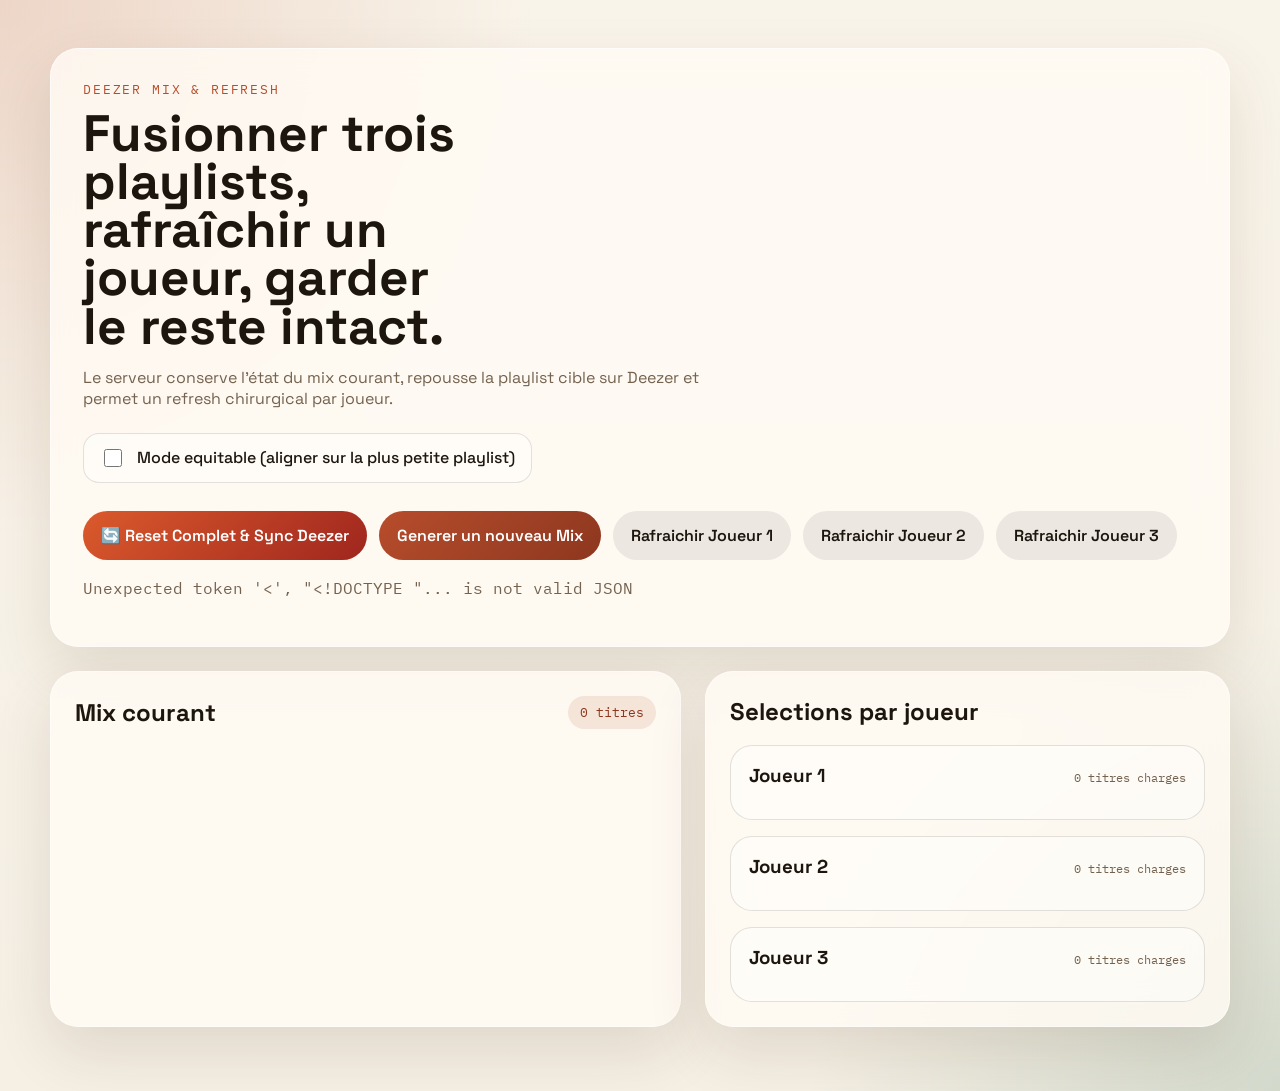
==== static/index.html @ 96238427 "feat: add UI toggle for balanced vs full merge mode" ====
<!DOCTYPE html>
<html lang="fr">
<head>
  <meta charset="UTF-8">
  <meta name="viewport" content="width=device-width, initial-scale=1.0">
  <title>Deezer Mix & Refresh</title>
  <link rel="preconnect" href="https://fonts.googleapis.com">
  <link rel="preconnect" href="https://fonts.gstatic.com" crossorigin>
  <link href="https://fonts.googleapis.com/css2?family=Space+Grotesk:wght@400;500;700&family=IBM+Plex+Mono:wght@400;500&display=swap" rel="stylesheet">
  <link rel="stylesheet" href="/static/style.css">
</head>
<body>
  <main class="page">
    <section class="hero">
      <p class="eyebrow">Deezer Mix & Refresh</p>
      <h1>Fusionner trois playlists, rafraîchir un joueur, garder le reste intact.</h1>
      <p class="intro">
        Le serveur conserve l’état du mix courant, repousse la playlist cible sur Deezer et permet un refresh chirurgical par joueur.
      </p>
      <label class="mode-toggle" for="balanced-toggle">
        <input id="balanced-toggle" type="checkbox">
        <span>Mode equitable (aligner sur la plus petite playlist)</span>
      </label>
      <div class="actions">
        <button id="reset-button" class="danger">🔄 Reset Complet & Sync Deezer</button>
        <button id="generate-button" class="primary">Generer un nouveau Mix</button>
        <button data-player="player1">Rafraichir Joueur 1</button>
        <button data-player="player2">Rafraichir Joueur 2</button>
        <button data-player="player3">Rafraichir Joueur 3</button>
      </div>
      <p id="status-message" class="status">Chargement de l'etat courant...</p>
    </section>

    <section class="grid">
      <article class="panel panel-mix">
        <div class="panel-header">
          <h2>Mix courant</h2>
          <span id="mix-count" class="badge">0 titres</span>
        </div>
        <ol id="mix-list" class="track-list"></ol>
      </article>

      <article class="panel">
        <div class="panel-header">
          <h2>Selections par joueur</h2>
        </div>
        <div class="players">
          <section class="player-card">
            <div class="player-header">
              <h3>Joueur 1</h3>
              <span id="player1-count" class="player-count">0 titres charges</span>
            </div>
            <ul id="player1-list" class="track-list compact"></ul>
          </section>
          <section class="player-card">
            <div class="player-header">
              <h3>Joueur 2</h3>
              <span id="player2-count" class="player-count">0 titres charges</span>
            </div>
            <ul id="player2-list" class="track-list compact"></ul>
          </section>
          <section class="player-card">
            <div class="player-header">
              <h3>Joueur 3</h3>
              <span id="player3-count" class="player-count">0 titres charges</span>
            </div>
            <ul id="player3-list" class="track-list compact"></ul>
          </section>
        </div>
      </article>
    </section>
  </main>

  <script src="/static/app.js" defer></script>
</body>
</html>
---- static/style.css ----
:root {
  --bg: #f5efe4;
  --panel: rgba(255, 251, 244, 0.84);
  --ink: #1c160f;
  --muted: #74624f;
  --accent: #b74d2c;
  --accent-dark: #8d371f;
  --line: rgba(28, 22, 15, 0.12);
  --shadow: 0 24px 60px rgba(73, 44, 18, 0.12);
}

* {
  box-sizing: border-box;
}

body {
  margin: 0;
  min-height: 100vh;
  font-family: "Space Grotesk", sans-serif;
  color: var(--ink);
  background:
    radial-gradient(circle at top left, rgba(183, 77, 44, 0.18), transparent 32%),
    radial-gradient(circle at bottom right, rgba(72, 128, 105, 0.2), transparent 28%),
    linear-gradient(180deg, #f9f4ea 0%, var(--bg) 100%);
}

.page {
  width: min(1180px, calc(100% - 32px));
  margin: 0 auto;
  padding: 48px 0 64px;
}

.hero,
.panel {
  background: var(--panel);
  backdrop-filter: blur(18px);
  border: 1px solid rgba(255, 255, 255, 0.55);
  border-radius: 28px;
  box-shadow: var(--shadow);
}

.hero {
  padding: 32px;
  margin-bottom: 24px;
}

.eyebrow,
.status,
.badge,
.track-list {
  font-family: "IBM Plex Mono", monospace;
}

.eyebrow {
  margin: 0 0 12px;
  color: var(--accent);
  text-transform: uppercase;
  letter-spacing: 0.14em;
  font-size: 0.82rem;
}

h1,
h2,
h3 {
  margin: 0;
}

h1 {
  max-width: 12ch;
  font-size: clamp(2.5rem, 4vw, 4.6rem);
  line-height: 0.94;
}

.intro,
.status {
  max-width: 62ch;
  color: var(--muted);
}

.mode-toggle {
  display: inline-flex;
  align-items: center;
  gap: 12px;
  margin-top: 8px;
  padding: 12px 16px;
  border-radius: 16px;
  border: 1px solid var(--line);
  background: rgba(255, 255, 255, 0.42);
  color: var(--ink);
  font-weight: 500;
}

.mode-toggle input {
  width: 18px;
  height: 18px;
  accent-color: var(--accent);
}

.actions {
  display: flex;
  flex-wrap: wrap;
  gap: 12px;
  margin: 28px 0 18px;
}

button {
  border: 0;
  border-radius: 999px;
  padding: 14px 18px;
  font: inherit;
  font-weight: 600;
  color: var(--ink);
  background: rgba(28, 22, 15, 0.08);
  cursor: pointer;
  transition: transform 150ms ease, background 150ms ease, opacity 150ms ease;
}

button:hover:not(:disabled) {
  transform: translateY(-1px);
  background: rgba(28, 22, 15, 0.14);
}

button:disabled {
  opacity: 0.45;
  cursor: wait;
}

button.primary {
  color: white;
  background: linear-gradient(135deg, var(--accent) 0%, var(--accent-dark) 100%);
}

button.danger {
  color: white;
  background: linear-gradient(135deg, #db5a2c 0%, #9f261e 100%);
}

.grid {
  display: grid;
  grid-template-columns: 1.2fr 1fr;
  gap: 24px;
}

.panel {
  padding: 24px;
}

.panel-header {
  display: flex;
  justify-content: space-between;
  align-items: center;
  gap: 12px;
  margin-bottom: 18px;
}

.badge {
  padding: 8px 12px;
  border-radius: 999px;
  background: rgba(183, 77, 44, 0.12);
  color: var(--accent-dark);
  font-size: 0.82rem;
}

.players {
  display: grid;
  gap: 16px;
}

.player-card {
  padding: 18px;
  border-radius: 22px;
  border: 1px solid var(--line);
  background: rgba(255, 255, 255, 0.42);
}

.player-header {
  display: flex;
  justify-content: space-between;
  align-items: baseline;
  gap: 12px;
  margin-bottom: 14px;
}

.player-count {
  font-family: "IBM Plex Mono", monospace;
  font-size: 0.78rem;
  color: var(--muted);
}

.track-list {
  margin: 0;
  padding-left: 20px;
  display: grid;
  gap: 10px;
}

.track-list.compact {
  padding-left: 18px;
}

.track-list li {
  padding-bottom: 10px;
  border-bottom: 1px solid var(--line);
  word-break: break-word;
}

.track-list li:last-child {
  border-bottom: 0;
  padding-bottom: 0;
}

.empty {
  color: var(--muted);
  list-style: none;
  margin-left: -20px;
}

@media (max-width: 900px) {
  .grid {
    grid-template-columns: 1fr;
  }
}

@media (max-width: 640px) {
  .page {
    width: min(100% - 20px, 1180px);
    padding: 20px 0 32px;
  }

  .hero,
  .panel {
    padding: 20px;
    border-radius: 22px;
  }

  .actions {
    flex-direction: column;
  }

  button {
    width: 100%;
  }
}
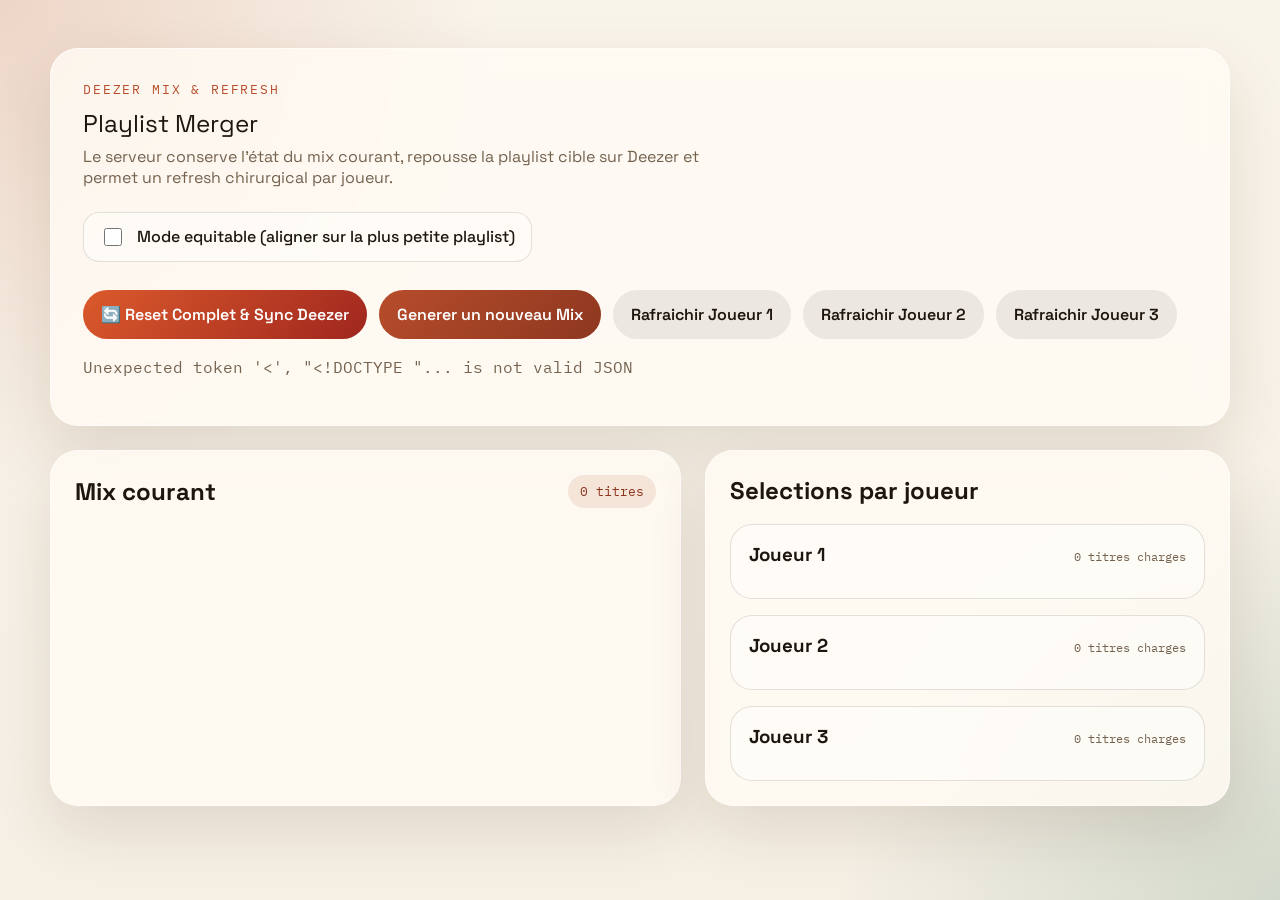
==== commit e26bc7e3: "fix: resolve UI state mismatch where track counts are correct but lists and mix are empty" ====
--- a/static/index.html
+++ b/static/index.html
@@ -3,7 +3,7 @@
 <head>
   <meta charset="UTF-8">
   <meta name="viewport" content="width=device-width, initial-scale=1.0">
-  <title>Deezer Mix & Refresh</title>
+  <title>Playlist Merger</title>
   <link rel="preconnect" href="https://fonts.googleapis.com">
   <link rel="preconnect" href="https://fonts.gstatic.com" crossorigin>
   <link href="https://fonts.googleapis.com/css2?family=Space+Grotesk:wght@400;500;700&family=IBM+Plex+Mono:wght@400;500&display=swap" rel="stylesheet">
@@ -13,7 +13,7 @@
   <main class="page">
     <section class="hero">
       <p class="eyebrow">Deezer Mix & Refresh</p>
-      <h1>Fusionner trois playlists, rafraîchir un joueur, garder le reste intact.</h1>
+      <h1>Playlist Merger</h1>
       <p class="intro">
         Le serveur conserve l’état du mix courant, repousse la playlist cible sur Deezer et permet un refresh chirurgical par joueur.
       </p>
@@ -24,9 +24,9 @@
       <div class="actions">
         <button id="reset-button" class="danger">🔄 Reset Complet & Sync Deezer</button>
         <button id="generate-button" class="primary">Generer un nouveau Mix</button>
-        <button data-player="player1">Rafraichir Joueur 1</button>
-        <button data-player="player2">Rafraichir Joueur 2</button>
-        <button data-player="player3">Rafraichir Joueur 3</button>
+        <button id="refresh-player1-button" data-player="player1">Rafraichir Joueur 1</button>
+        <button id="refresh-player2-button" data-player="player2">Rafraichir Joueur 2</button>
+        <button id="refresh-player3-button" data-player="player3">Rafraichir Joueur 3</button>
       </div>
       <p id="status-message" class="status">Chargement de l'etat courant...</p>
     </section>
@@ -47,21 +47,21 @@
         <div class="players">
           <section class="player-card">
             <div class="player-header">
-              <h3>Joueur 1</h3>
+              <h3 id="player1-title">Joueur 1</h3>
               <span id="player1-count" class="player-count">0 titres charges</span>
             </div>
             <ul id="player1-list" class="track-list compact"></ul>
           </section>
           <section class="player-card">
             <div class="player-header">
-              <h3>Joueur 2</h3>
+              <h3 id="player2-title">Joueur 2</h3>
               <span id="player2-count" class="player-count">0 titres charges</span>
             </div>
             <ul id="player2-list" class="track-list compact"></ul>
           </section>
           <section class="player-card">
             <div class="player-header">
-              <h3>Joueur 3</h3>
+              <h3 id="player3-title">Joueur 3</h3>
               <span id="player3-count" class="player-count">0 titres charges</span>
             </div>
             <ul id="player3-list" class="track-list compact"></ul>
--- a/static/style.css
+++ b/static/style.css
@@ -66,15 +66,22 @@
 }
 
 h1 {
-  max-width: 12ch;
-  font-size: clamp(2.5rem, 4vw, 4.6rem);
-  line-height: 0.94;
+  max-width: 22ch;
+  font-size: clamp(1.45rem, 1.9vw, 1.75rem);
+  font-weight: 400;
+  line-height: 1.15;
+  margin-bottom: 8px;
 }
 
 .intro,
 .status {
   max-width: 62ch;
   color: var(--muted);
+}
+
+.intro {
+  margin-top: 0;
+  margin-bottom: 16px;
 }
 
 .mode-toggle {
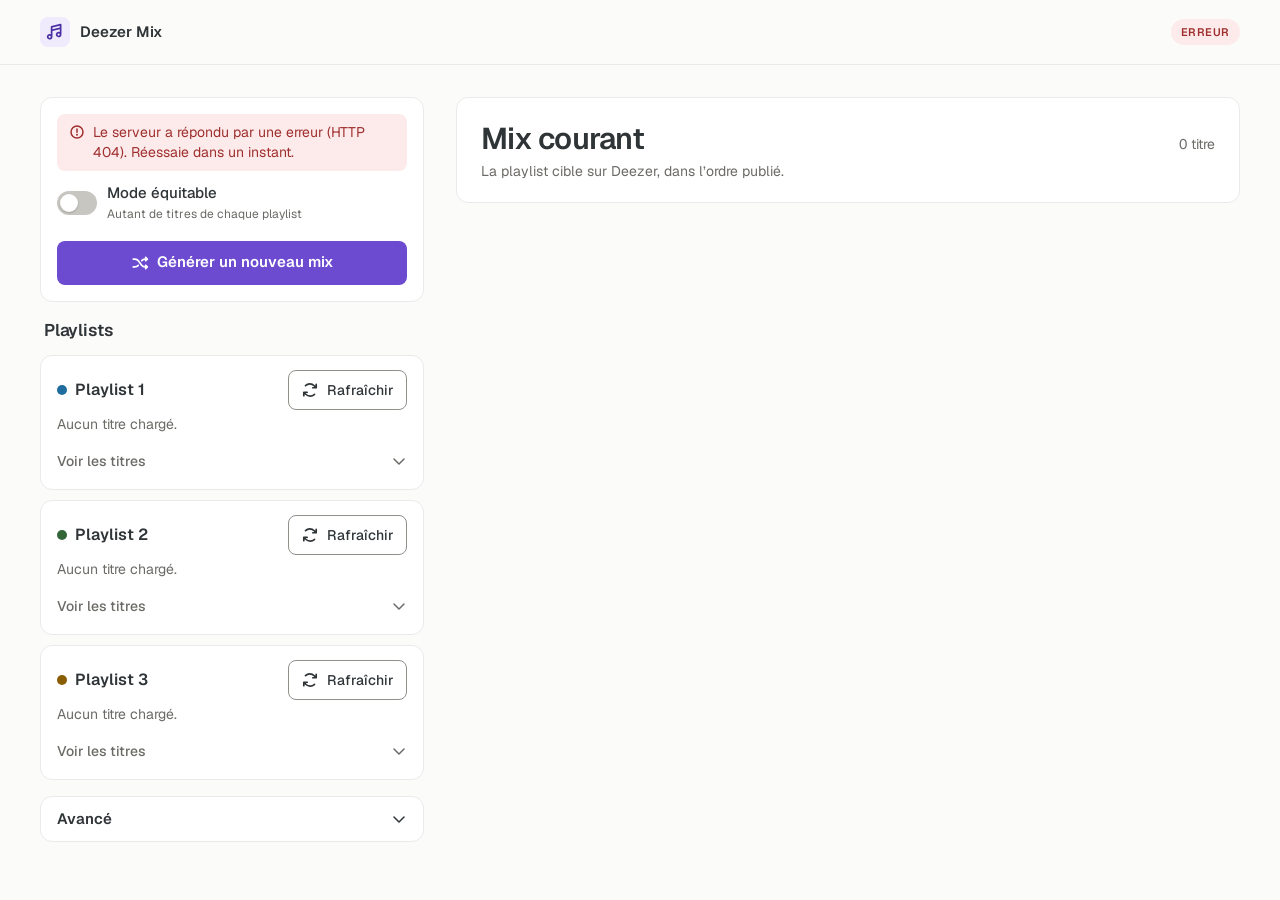
==== commit 268973e7: "feat(ui): redesign the interface, mobile first with light and dark themes - Same family as Garmin Ma" ====
--- a/static/index.html
+++ b/static/index.html
@@ -2,72 +2,126 @@
 <html lang="fr">
 <head>
   <meta charset="UTF-8">
-  <meta name="viewport" content="width=device-width, initial-scale=1.0">
-  <title>Playlist Merger</title>
-  <link rel="preconnect" href="https://fonts.googleapis.com">
-  <link rel="preconnect" href="https://fonts.gstatic.com" crossorigin>
-  <link href="https://fonts.googleapis.com/css2?family=Space+Grotesk:wght@400;500;700&family=IBM+Plex+Mono:wght@400;500&display=swap" rel="stylesheet">
+  <meta name="viewport" content="width=device-width, initial-scale=1, viewport-fit=cover">
+  <meta name="color-scheme" content="light dark">
+  <meta name="theme-color" media="(prefers-color-scheme: light)" content="#fbfbfa">
+  <meta name="theme-color" media="(prefers-color-scheme: dark)" content="#191918">
+  <meta name="description" content="Fusionne trois playlists Deezer en une playlist commune.">
+  <title>Deezer Mix</title>
+  <link rel="icon" href="/static/icon.svg" type="image/svg+xml">
+  <link rel="preload" href="/static/fonts/Geist-Variable.woff2" as="font" type="font/woff2" crossorigin>
   <link rel="stylesheet" href="/static/style.css">
 </head>
 <body>
-  <main class="page">
-    <section class="hero">
-      <p class="eyebrow">Deezer Mix & Refresh</p>
-      <h1>Playlist Merger</h1>
-      <p class="intro">
-        Le serveur conserve l’état du mix courant, repousse la playlist cible sur Deezer et permet un refresh chirurgical par joueur.
-      </p>
-      <label class="mode-toggle" for="balanced-toggle">
-        <input id="balanced-toggle" type="checkbox">
-        <span>Mode equitable (aligner sur la plus petite playlist)</span>
-      </label>
-      <div class="actions">
-        <button id="reset-button" class="danger">🔄 Reset Complet & Sync Deezer</button>
-        <button id="generate-button" class="primary">Generer un nouveau Mix</button>
-        <button id="refresh-player1-button" data-player="player1">Rafraichir Joueur 1</button>
-        <button id="refresh-player2-button" data-player="player2">Rafraichir Joueur 2</button>
-        <button id="refresh-player3-button" data-player="player3">Rafraichir Joueur 3</button>
+  <!-- Icones Phosphor (MIT, voir /static/licenses/Phosphor-MIT.txt), graisse bold. -->
+  <svg xmlns="http://www.w3.org/2000/svg" class="sprite" aria-hidden="true">
+    <symbol id="i-shuffle" viewBox="0 0 256 256"><path d="M240.49,175.51a12,12,0,0,1,0,17l-24,24a12,12,0,0,1-17-17L203,196h-2.09a76.17,76.17,0,0,1-61.85-31.83L97.38,105.78A52.1,52.1,0,0,0,55.06,84H32a12,12,0,0,1,0-24H55.06a76.17,76.17,0,0,1,61.85,31.83l41.71,58.39A52.1,52.1,0,0,0,200.94,172H203l-3.52-3.51a12,12,0,0,1,17-17Zm-95.62-72.62a12,12,0,0,0,16.93-1.13A52,52,0,0,1,200.94,84H203l-3.52,3.51a12,12,0,0,0,17,17l24-24a12,12,0,0,0,0-17l-24-24a12,12,0,0,0-17,17L203,60h-2.09a76,76,0,0,0-57.2,26A12,12,0,0,0,144.87,102.89Zm-33.74,50.22a12,12,0,0,0-16.93,1.13A52,52,0,0,1,55.06,172H32a12,12,0,0,0,0,24H55.06a76,76,0,0,0,57.2-26A12,12,0,0,0,111.13,153.11Z"/></symbol>
+    <symbol id="i-refresh" viewBox="0 0 256 256"><path d="M228,48V96a12,12,0,0,1-12,12H168a12,12,0,0,1,0-24h19l-7.8-7.8a75.55,75.55,0,0,0-53.32-22.26h-.43A75.49,75.49,0,0,0,72.39,75.57,12,12,0,1,1,55.61,58.41a99.38,99.38,0,0,1,69.87-28.47H126A99.42,99.42,0,0,1,196.2,59.23L204,67V48a12,12,0,0,1,24,0ZM183.61,180.43a75.49,75.49,0,0,1-53.09,21.63h-.43A75.55,75.55,0,0,1,76.77,179.8L69,172H88a12,12,0,0,0,0-24H40a12,12,0,0,0-12,12v48a12,12,0,0,0,24,0V189l7.8,7.8A99.42,99.42,0,0,0,130,226.06h.56a99.38,99.38,0,0,0,69.87-28.47,12,12,0,0,0-16.78-17.16Z"/></symbol>
+    <symbol id="i-music" viewBox="0 0 256 256"><path d="M215.38,14.54a12,12,0,0,0-10.29-2.18l-128,32A12,12,0,0,0,68,56V159.35A40,40,0,1,0,92,196V113.37l104-26v40A40,40,0,1,0,220,164V24A12,12,0,0,0,215.38,14.54ZM52,212a16,16,0,1,1,16-16A16,16,0,0,1,52,212ZM92,88.63V65.37l104-26V62.63ZM180,180a16,16,0,1,1,16-16A16,16,0,0,1,180,180Z"/></symbol>
+    <symbol id="i-warning" viewBox="0 0 256 256"><path d="M128,20A108,108,0,1,0,236,128,108.12,108.12,0,0,0,128,20Zm0,192a84,84,0,1,1,84-84A84.09,84.09,0,0,1,128,212Zm-12-80V80a12,12,0,0,1,24,0v52a12,12,0,0,1-24,0Zm28,40a16,16,0,1,1-16-16A16,16,0,0,1,144,172Z"/></symbol>
+    <symbol id="i-check" viewBox="0 0 256 256"><path d="M176.49,95.51a12,12,0,0,1,0,17l-56,56a12,12,0,0,1-17,0l-24-24a12,12,0,1,1,17-17L112,143l47.51-47.52A12,12,0,0,1,176.49,95.51ZM236,128A108,108,0,1,1,128,20,108.12,108.12,0,0,1,236,128Zm-24,0a84,84,0,1,0-84,84A84.09,84.09,0,0,0,212,128Z"/></symbol>
+    <symbol id="i-caret" viewBox="0 0 256 256"><path d="M216.49,104.49l-80,80a12,12,0,0,1-17,0l-80-80a12,12,0,0,1,17-17L128,159l71.51-71.52a12,12,0,0,1,17,17Z"/></symbol>
+    <symbol id="i-reset" viewBox="0 0 256 256"><path d="M228,128a100,100,0,0,1-98.66,100H128a99.39,99.39,0,0,1-68.62-27.29,12,12,0,0,1,16.48-17.45,76,76,0,1,0-1.57-109c-.13.13-.25.25-.39.37L54.89,92H72a12,12,0,0,1,0,24H24a12,12,0,0,1-12-12V56a12,12,0,0,1,24,0V76.72L57.48,57.06A100,100,0,0,1,228,128Z"/></symbol>
+  </svg>
+
+  <a class="skip-link" href="#contenu">Aller au contenu</a>
+
+  <header class="app-bar">
+    <div class="app-bar-inner">
+      <span class="brand">
+        <span class="brand-mark"><svg class="icon" aria-hidden="true"><use href="#i-music"></use></svg></span>
+        <span translate="no">Deezer Mix</span>
+      </span>
+      <span id="sync-badge" class="status-badge" data-state="busy">Chargement…</span>
+    </div>
+  </header>
+
+  <main id="contenu" class="workspace" tabindex="-1">
+    <section class="mix-panel" aria-labelledby="mix-title">
+      <div class="mix-head">
+        <h1 id="mix-title">Mix courant</h1>
+        <span id="mix-count" class="count">0 titre</span>
       </div>
-      <p id="status-message" class="status">Chargement de l'etat courant...</p>
+      <p class="hint">La playlist cible sur Deezer, dans l’ordre publié.</p>
+      <ol id="mix-list" class="mix-list" translate="no"></ol>
     </section>
 
-    <section class="grid">
-      <article class="panel panel-mix">
-        <div class="panel-header">
-          <h2>Mix courant</h2>
-          <span id="mix-count" class="badge">0 titres</span>
+    <section class="playlists" aria-labelledby="playlists-title">
+      <h2 id="playlists-title">Playlists</h2>
+      <div class="player-cards">
+        <article class="player-card" data-player="player1">
+          <div class="player-head">
+            <h3 class="player-name"><span class="player-dot" aria-hidden="true"></span><span data-role="name" translate="no">Playlist 1</span></h3>
+            <button class="button button-secondary button-small" type="button" data-action="refresh" data-player="player1" data-busy-label="Rafraîchissement…" aria-label="Rafraîchir Playlist 1">
+              <svg class="icon" aria-hidden="true"><use href="#i-refresh"></use></svg><span data-role="label">Rafraîchir</span>
+            </button>
+          </div>
+          <p class="player-meta" data-role="meta">Aucun titre chargé.</p>
+          <details class="player-tracks">
+            <summary>Voir les titres<svg class="icon caret" aria-hidden="true"><use href="#i-caret"></use></svg></summary>
+            <ul class="track-list" data-role="tracks" translate="no"></ul>
+          </details>
+        </article>
+        <article class="player-card" data-player="player2">
+          <div class="player-head">
+            <h3 class="player-name"><span class="player-dot" aria-hidden="true"></span><span data-role="name" translate="no">Playlist 2</span></h3>
+            <button class="button button-secondary button-small" type="button" data-action="refresh" data-player="player2" data-busy-label="Rafraîchissement…" aria-label="Rafraîchir Playlist 2">
+              <svg class="icon" aria-hidden="true"><use href="#i-refresh"></use></svg><span data-role="label">Rafraîchir</span>
+            </button>
+          </div>
+          <p class="player-meta" data-role="meta">Aucun titre chargé.</p>
+          <details class="player-tracks">
+            <summary>Voir les titres<svg class="icon caret" aria-hidden="true"><use href="#i-caret"></use></svg></summary>
+            <ul class="track-list" data-role="tracks" translate="no"></ul>
+          </details>
+        </article>
+        <article class="player-card" data-player="player3">
+          <div class="player-head">
+            <h3 class="player-name"><span class="player-dot" aria-hidden="true"></span><span data-role="name" translate="no">Playlist 3</span></h3>
+            <button class="button button-secondary button-small" type="button" data-action="refresh" data-player="player3" data-busy-label="Rafraîchissement…" aria-label="Rafraîchir Playlist 3">
+              <svg class="icon" aria-hidden="true"><use href="#i-refresh"></use></svg><span data-role="label">Rafraîchir</span>
+            </button>
+          </div>
+          <p class="player-meta" data-role="meta">Aucun titre chargé.</p>
+          <details class="player-tracks">
+            <summary>Voir les titres<svg class="icon caret" aria-hidden="true"><use href="#i-caret"></use></svg></summary>
+            <ul class="track-list" data-role="tracks" translate="no"></ul>
+          </details>
+        </article>
+      </div>
+    </section>
+
+    <details class="advanced">
+      <summary>Avancé<svg class="icon caret" aria-hidden="true"><use href="#i-caret"></use></svg></summary>
+      <div class="advanced-body">
+        <p>Recharge les trois playlists depuis Deezer, puis régénère et republie le mix. Utile quand une playlist source a beaucoup changé.</p>
+        <button id="reset-button" class="button button-secondary" type="button">
+          <svg class="icon" aria-hidden="true"><use href="#i-reset"></use></svg><span>Réinitialiser…</span>
+        </button>
+        <div id="reset-confirm" class="confirm" hidden>
+          <p id="reset-confirm-text">Tout recharger depuis Deezer et republier la playlist cible ?</p>
+          <div class="button-row">
+            <button id="reset-confirm-button" class="button button-danger" type="button" data-busy-label="Rechargement…" aria-describedby="reset-confirm-text"><span data-role="label">Oui, tout recharger</span></button>
+            <button id="reset-cancel-button" class="button button-secondary" type="button">Annuler</button>
+          </div>
         </div>
-        <ol id="mix-list" class="track-list"></ol>
-      </article>
+      </div>
+    </details>
 
-      <article class="panel">
-        <div class="panel-header">
-          <h2>Selections par joueur</h2>
-        </div>
-        <div class="players">
-          <section class="player-card">
-            <div class="player-header">
-              <h3 id="player1-title">Joueur 1</h3>
-              <span id="player1-count" class="player-count">0 titres charges</span>
-            </div>
-            <ul id="player1-list" class="track-list compact"></ul>
-          </section>
-          <section class="player-card">
-            <div class="player-header">
-              <h3 id="player2-title">Joueur 2</h3>
-              <span id="player2-count" class="player-count">0 titres charges</span>
-            </div>
-            <ul id="player2-list" class="track-list compact"></ul>
-          </section>
-          <section class="player-card">
-            <div class="player-header">
-              <h3 id="player3-title">Joueur 3</h3>
-              <span id="player3-count" class="player-count">0 titres charges</span>
-            </div>
-            <ul id="player3-list" class="track-list compact"></ul>
-          </section>
-        </div>
-      </article>
+    <section class="controls" aria-label="Actions">
+      <p id="status-message" class="notice" role="status" aria-live="polite" hidden></p>
+      <div class="controls-row">
+        <label class="toggle">
+          <input id="balanced-toggle" class="switch" type="checkbox" role="switch" aria-describedby="balanced-hint">
+          <span class="toggle-text">
+            <span class="toggle-title">Mode équitable</span>
+            <span id="balanced-hint" class="toggle-hint">Autant de titres de chaque playlist</span>
+          </span>
+        </label>
+        <button id="generate-button" class="button button-primary" type="button" data-busy-label="Génération…">
+          <svg class="icon" aria-hidden="true"><use href="#i-shuffle"></use></svg><span data-role="label">Générer un nouveau mix</span>
+        </button>
+      </div>
     </section>
   </main>
 
--- a/static/style.css
+++ b/static/style.css
@@ -1,250 +1,852 @@
+/*
+ * Deezer Mix : styles mobile first, theme clair/sombre selon le systeme.
+ * Meme famille que Garmin Markdown (neutres chauds, surfaces plates), avec son
+ * propre accent. Rayons : 8px controles, 12px panneaux ; la pilule est
+ * reservee aux badges, aux pastilles de playlist et a l'interrupteur.
+ */
+
+@font-face {
+  font-family: "Geist";
+  src: url("/static/fonts/Geist-Variable.woff2") format("woff2");
+  font-weight: 100 900;
+  font-style: normal;
+  font-display: swap;
+}
+
 :root {
-  --bg: #f5efe4;
-  --panel: rgba(255, 251, 244, 0.84);
-  --ink: #1c160f;
-  --muted: #74624f;
-  --accent: #b74d2c;
-  --accent-dark: #8d371f;
-  --line: rgba(28, 22, 15, 0.12);
-  --shadow: 0 24px 60px rgba(73, 44, 18, 0.12);
-}
-
-* {
+  color-scheme: light dark;
+
+  --bg: #fbfbfa;
+  --surface: #ffffff;
+  --surface-sunken: #f5f5f3;
+  --border: #eaeaea;
+  /* Bordure des controles : 3:1 minimum contre la surface (WCAG 1.4.11). */
+  --control-border: #908f8a;
+  --text: #2f3437;
+  --text-muted: #6b6a66;
+  --accent: #6d4bd1;
+  --accent-hover: #5a3bb8;
+  --on-accent: #ffffff;
+  --accent-soft: #efeafc;
+  --accent-soft-text: #4a2fa3;
+  --danger: #b3261e;
+  --danger-hover: #93201a;
+  --danger-soft: #fdebec;
+  --danger-text: #9f2f2d;
+  --success-soft: #edf3ec;
+  --success-text: #2f5f33;
+  --switch-off: #c7c6c1;
+
+  /* Une couleur par playlist, pastels a texte fonce (contraste >= 4.5:1). */
+  --p1-soft: #e1f3fe;
+  --p1: #1f6c9f;
+  --p2-soft: #edf3ec;
+  --p2: #346538;
+  --p3-soft: #fbf3db;
+  --p3: #8a5d00;
+
+  --font-sans: "Geist", ui-sans-serif, system-ui, sans-serif;
+  --radius-control: 8px;
+  --radius-panel: 12px;
+  --app-bar-height: 56px;
+  --gutter: 16px;
+  --ease-out: cubic-bezier(0.16, 1, 0.3, 1);
+}
+
+@media (prefers-color-scheme: dark) {
+  :root {
+    --bg: #191918;
+    --surface: #202020;
+    --surface-sunken: #262625;
+    --border: #2f2f2d;
+    --control-border: #75746f;
+    --text: #ebebea;
+    --text-muted: #a3a29e;
+    --accent: #a58bff;
+    --accent-hover: #bca8ff;
+    --on-accent: #16121f;
+    --accent-soft: #2a2440;
+    --accent-soft-text: #c9baff;
+    --danger: #f0827b;
+    --danger-hover: #f6a39d;
+    --danger-soft: #3a2323;
+    --danger-text: #f3a8a4;
+    --success-soft: #1d2e27;
+    --success-text: #8fdcb9;
+    --switch-off: #52514d;
+
+    --p1-soft: #1b2a36;
+    --p1: #8fc7ee;
+    --p2-soft: #1f2d22;
+    --p2: #9fd3a4;
+    --p3-soft: #33291a;
+    --p3: #e5c07b;
+  }
+}
+
+*,
+*::before,
+*::after {
   box-sizing: border-box;
 }
 
+html {
+  -webkit-text-size-adjust: 100%;
+  text-size-adjust: 100%;
+  /* Le focus ne passe ni sous la barre du haut, ni sous la barre d'action
+     collee en bas (WCAG 2.2, focus non masque). */
+  scroll-padding-block: calc(var(--app-bar-height) + 16px) 176px;
+}
+
 body {
+  min-height: 100dvh;
   margin: 0;
-  min-height: 100vh;
-  font-family: "Space Grotesk", sans-serif;
-  color: var(--ink);
-  background:
-    radial-gradient(circle at top left, rgba(183, 77, 44, 0.18), transparent 32%),
-    radial-gradient(circle at bottom right, rgba(72, 128, 105, 0.2), transparent 28%),
-    linear-gradient(180deg, #f9f4ea 0%, var(--bg) 100%);
-}
-
-.page {
-  width: min(1180px, calc(100% - 32px));
-  margin: 0 auto;
-  padding: 48px 0 64px;
-}
-
-.hero,
-.panel {
-  background: var(--panel);
-  backdrop-filter: blur(18px);
-  border: 1px solid rgba(255, 255, 255, 0.55);
-  border-radius: 28px;
-  box-shadow: var(--shadow);
-}
-
-.hero {
-  padding: 32px;
-  margin-bottom: 24px;
-}
-
-.eyebrow,
-.status,
-.badge,
-.track-list {
-  font-family: "IBM Plex Mono", monospace;
-}
-
-.eyebrow {
-  margin: 0 0 12px;
-  color: var(--accent);
-  text-transform: uppercase;
-  letter-spacing: 0.14em;
-  font-size: 0.82rem;
+  background: var(--bg);
+  color: var(--text);
+  font-family: var(--font-sans);
+  font-size: 1rem;
+  line-height: 1.5;
+  -webkit-font-smoothing: antialiased;
+  -webkit-tap-highlight-color: transparent;
+  overflow-x: clip;
+}
+
+button,
+input {
+  font: inherit;
+  color: inherit;
+}
+
+button,
+label,
+summary,
+a {
+  touch-action: manipulation;
+}
+
+h1,
+h2,
+h3,
+p {
+  margin: 0;
 }
 
 h1,
 h2,
 h3 {
-  margin: 0;
-}
-
-h1 {
-  max-width: 22ch;
-  font-size: clamp(1.45rem, 1.9vw, 1.75rem);
-  font-weight: 400;
-  line-height: 1.15;
-  margin-bottom: 8px;
-}
-
-.intro,
-.status {
-  max-width: 62ch;
-  color: var(--muted);
-}
-
-.intro {
-  margin-top: 0;
-  margin-bottom: 16px;
-}
-
-.mode-toggle {
+  text-wrap: balance;
+}
+
+p {
+  text-wrap: pretty;
+}
+
+:focus-visible {
+  outline: 2px solid var(--accent);
+  outline-offset: 2px;
+}
+
+/* L'attribut hidden doit toujours l'emporter : sans cela, une classe qui fixe
+   `display` (boutons, messages) garde l'element visible. */
+[hidden],
+.sprite {
+  display: none !important;
+}
+
+.icon {
+  flex: none;
+  width: 18px;
+  height: 18px;
+  fill: currentColor;
+}
+
+/* ---- Lien d'evitement ---------------------------------------------------- */
+
+.skip-link {
+  position: fixed;
+  top: 8px;
+  left: 8px;
+  z-index: 20;
+  padding: 10px 14px;
+  border-radius: var(--radius-control);
+  background: var(--accent);
+  color: var(--on-accent);
+  font-weight: 500;
+  text-decoration: none;
+  transform: translateY(-160%);
+  transition: transform 0.15s var(--ease-out);
+}
+
+.skip-link:focus-visible {
+  transform: translateY(env(safe-area-inset-top));
+}
+
+/* ---- Barre du haut -------------------------------------------------------- */
+
+.app-bar {
+  position: sticky;
+  top: 0;
+  z-index: 10;
+  padding-top: env(safe-area-inset-top);
+  border-bottom: 1px solid var(--border);
+  background: var(--bg);
+}
+
+.app-bar-inner {
+  display: flex;
+  align-items: center;
+  justify-content: space-between;
+  gap: 12px;
+  width: min(100% - 2 * var(--gutter), 1200px);
+  height: var(--app-bar-height);
+  margin-inline: auto;
+}
+
+.brand {
   display: inline-flex;
   align-items: center;
+  gap: 10px;
+  font-size: 0.9375rem;
+  font-weight: 600;
+  letter-spacing: -0.01em;
+}
+
+.brand-mark {
+  display: grid;
+  place-items: center;
+  width: 30px;
+  height: 30px;
+  border-radius: var(--radius-control);
+  background: var(--accent-soft);
+  color: var(--accent-soft-text);
+}
+
+.status-badge {
+  display: inline-flex;
+  align-items: center;
+  min-height: 26px;
+  padding: 0 10px;
+  border-radius: 999px;
+  background: var(--surface-sunken);
+  color: var(--text-muted);
+  font-size: 0.6875rem;
+  font-weight: 600;
+  letter-spacing: 0.05em;
+  text-transform: uppercase;
+  white-space: nowrap;
+}
+
+.status-badge[data-state="ok"] {
+  background: var(--success-soft);
+  color: var(--success-text);
+}
+
+.status-badge[data-state="error"] {
+  background: var(--danger-soft);
+  color: var(--danger-text);
+}
+
+/* ---- Espace de travail ---------------------------------------------------- */
+
+.workspace {
+  display: flex;
+  flex-direction: column;
+  gap: 16px;
+  width: min(100% - 2 * var(--gutter), 1200px);
+  margin-inline: auto;
+  padding-top: 20px;
+}
+
+.workspace:focus {
+  outline: none;
+}
+
+.mix-panel,
+.player-card,
+.advanced {
+  border: 1px solid var(--border);
+  border-radius: var(--radius-panel);
+  background: var(--surface);
+}
+
+h2 {
+  font-size: 1.0625rem;
+  font-weight: 600;
+  letter-spacing: -0.01em;
+}
+
+.hint {
+  color: var(--text-muted);
+  font-size: 0.875rem;
+}
+
+/* ---- Mix ------------------------------------------------------------------ */
+
+.mix-panel {
+  display: flex;
+  flex-direction: column;
+  min-width: 0;
+  padding: 20px 20px 8px;
+}
+
+.mix-head {
+  display: flex;
+  align-items: baseline;
+  justify-content: space-between;
   gap: 12px;
-  margin-top: 8px;
-  padding: 12px 16px;
-  border-radius: 16px;
-  border: 1px solid var(--line);
-  background: rgba(255, 255, 255, 0.42);
-  color: var(--ink);
+}
+
+.mix-head h1 {
+  font-size: clamp(1.5rem, 1.2rem + 1.2vw, 1.875rem);
+  font-weight: 600;
+  letter-spacing: -0.025em;
+  line-height: 1.15;
+}
+
+.count {
+  flex: none;
+  color: var(--text-muted);
+  font-size: 0.875rem;
+  font-variant-numeric: tabular-nums;
+}
+
+.mix-panel .hint {
+  margin-top: 4px;
+}
+
+.mix-list {
+  margin: 12px 0 0;
+  padding: 0;
+  list-style: none;
+}
+
+.mix-item {
+  display: grid;
+  grid-template-columns: 2.25rem minmax(0, 1fr) auto;
+  align-items: center;
+  gap: 4px 10px;
+  min-height: 56px;
+  padding: 8px 0;
+  border-top: 1px solid var(--border);
+}
+
+.mix-item:first-child {
+  border-top: 0;
+}
+
+/* Un mix peut compter des centaines de titres : le navigateur ne dessine que
+   les lignes visibles. */
+.mix-item {
+  content-visibility: auto;
+  contain-intrinsic-size: auto 56px;
+}
+
+.mix-rank {
+  color: var(--text-muted);
+  font-size: 0.8125rem;
+  font-variant-numeric: tabular-nums;
+  text-align: right;
+}
+
+.track {
+  display: grid;
+  min-width: 0;
+}
+
+.track-title,
+.track-artist {
+  overflow: hidden;
+  text-overflow: ellipsis;
+  white-space: nowrap;
+}
+
+.track-title {
   font-weight: 500;
 }
 
-.mode-toggle input {
+.track-artist {
+  color: var(--text-muted);
+  font-size: 0.875rem;
+}
+
+.source-chip {
+  max-width: 9rem;
+  padding: 2px 8px;
+  overflow: hidden;
+  border-radius: 999px;
+  background: var(--chip-soft, var(--surface-sunken));
+  color: var(--chip, var(--text-muted));
+  font-size: 0.75rem;
+  font-weight: 500;
+  text-overflow: ellipsis;
+  white-space: nowrap;
+}
+
+[data-source="player1"],
+[data-player="player1"] {
+  --chip: var(--p1);
+  --chip-soft: var(--p1-soft);
+}
+
+[data-source="player2"],
+[data-player="player2"] {
+  --chip: var(--p2);
+  --chip-soft: var(--p2-soft);
+}
+
+[data-source="player3"],
+[data-player="player3"] {
+  --chip: var(--p3);
+  --chip-soft: var(--p3-soft);
+}
+
+.empty-state {
+  display: grid;
+  justify-items: center;
+  gap: 6px;
+  padding: 32px 16px;
+  color: var(--text-muted);
+  font-size: 0.875rem;
+  text-align: center;
+}
+
+.empty-state strong {
+  color: var(--text);
+  font-weight: 500;
+}
+
+/* ---- Playlists ------------------------------------------------------------- */
+
+.playlists {
+  display: grid;
+  gap: 12px;
+}
+
+.playlists h2 {
+  padding-inline: 4px;
+}
+
+.player-cards {
+  display: grid;
+  gap: 10px;
+}
+
+.player-card {
+  display: grid;
+  gap: 4px;
+  padding: 14px 16px 6px;
+}
+
+.player-head {
+  display: flex;
+  align-items: center;
+  justify-content: space-between;
+  gap: 12px;
+}
+
+.player-name {
+  display: flex;
+  align-items: center;
+  gap: 8px;
+  min-width: 0;
+  font-size: 1rem;
+  font-weight: 600;
+}
+
+.player-name [data-role="name"] {
+  overflow: hidden;
+  text-overflow: ellipsis;
+  white-space: nowrap;
+}
+
+.player-dot {
+  flex: none;
+  width: 10px;
+  height: 10px;
+  border-radius: 999px;
+  background: var(--chip);
+}
+
+.player-meta {
+  color: var(--text-muted);
+  font-size: 0.875rem;
+  font-variant-numeric: tabular-nums;
+}
+
+.player-tracks summary,
+.advanced summary {
+  display: flex;
+  align-items: center;
+  justify-content: space-between;
+  min-height: 44px;
+  color: var(--text-muted);
+  font-size: 0.875rem;
+  font-weight: 500;
+  cursor: pointer;
+  list-style: none;
+}
+
+.player-tracks summary::-webkit-details-marker,
+.advanced summary::-webkit-details-marker {
+  display: none;
+}
+
+.player-tracks summary:hover,
+.advanced summary:hover {
+  color: var(--text);
+}
+
+.caret {
+  width: 16px;
+  height: 16px;
+  transition: transform 0.2s var(--ease-out);
+}
+
+details[open] > summary .caret {
+  transform: rotate(180deg);
+}
+
+.track-list {
+  margin: 0 0 10px;
+  padding: 0;
+  list-style: none;
+}
+
+.track-list li {
+  display: grid;
+  padding: 6px 0;
+  border-top: 1px solid var(--border);
+}
+
+.track-list li.empty {
+  color: var(--text-muted);
+  font-size: 0.875rem;
+}
+
+/* ---- Avance --------------------------------------------------------------- */
+
+.advanced {
+  padding: 0 16px;
+}
+
+.advanced summary {
+  color: var(--text);
+  font-size: 0.9375rem;
+  font-weight: 600;
+}
+
+.advanced-body {
+  display: grid;
+  justify-items: start;
+  gap: 12px;
+  padding-bottom: 16px;
+  color: var(--text-muted);
+  font-size: 0.875rem;
+}
+
+.confirm {
+  display: grid;
+  gap: 10px;
+  width: 100%;
+  padding: 12px;
+  border-radius: var(--radius-control);
+  background: var(--danger-soft);
+  color: var(--danger-text);
+}
+
+.button-row {
+  display: flex;
+  flex-wrap: wrap;
+  gap: 8px;
+}
+
+/* ---- Boutons -------------------------------------------------------------- */
+
+.button {
+  display: inline-flex;
+  align-items: center;
+  justify-content: center;
+  gap: 8px;
+  min-height: 44px;
+  padding: 0 16px;
+  border: 1px solid transparent;
+  border-radius: var(--radius-control);
+  font-size: 0.9375rem;
+  font-weight: 500;
+  white-space: nowrap;
+  cursor: pointer;
+  transition:
+    background-color 0.15s ease,
+    border-color 0.15s ease,
+    color 0.15s ease,
+    transform 0.1s ease;
+}
+
+.button:active:not(:disabled) {
+  transform: scale(0.98);
+}
+
+.button:disabled {
+  cursor: not-allowed;
+  opacity: 0.55;
+}
+
+.button[aria-busy="true"] {
+  cursor: progress;
+  opacity: 1;
+}
+
+.button-primary {
+  background: var(--accent);
+  color: var(--on-accent);
+  font-weight: 600;
+}
+
+.button-primary:hover:not(:disabled) {
+  background: var(--accent-hover);
+}
+
+.button-secondary {
+  border-color: var(--control-border);
+  background: var(--surface);
+  color: var(--text);
+}
+
+.button-secondary:hover:not(:disabled) {
+  background: var(--surface-sunken);
+}
+
+.button-danger {
+  background: var(--danger);
+  color: var(--on-accent);
+  font-weight: 600;
+}
+
+.button-danger:hover:not(:disabled) {
+  background: var(--danger-hover);
+}
+
+.button-small {
+  min-height: 40px;
+  padding: 0 12px;
+  font-size: 0.875rem;
+}
+
+/* ---- Barre d'action ------------------------------------------------------- */
+
+/* Collee en bas de l'ecran sur mobile : generer reste sous le pouce pendant
+   qu'on parcourt le mix. */
+.controls {
+  position: sticky;
+  bottom: 0;
+  z-index: 5;
+  display: grid;
+  gap: 10px;
+  margin: 0 calc(-1 * var(--gutter));
+  padding: 12px var(--gutter) calc(12px + env(safe-area-inset-bottom));
+  border-top: 1px solid var(--border);
+  background: var(--bg);
+}
+
+.controls-row {
+  display: grid;
+  gap: 8px;
+}
+
+.toggle {
+  display: grid;
+  grid-template-columns: auto minmax(0, 1fr);
+  align-items: center;
+  gap: 10px;
+  min-height: 44px;
+  cursor: pointer;
+}
+
+.toggle:has(input:focus-visible) {
+  border-radius: var(--radius-control);
+  outline: 2px solid var(--accent);
+  outline-offset: 2px;
+}
+
+.toggle-text {
+  display: grid;
+  min-width: 0;
+}
+
+.toggle-title {
+  font-size: 0.9375rem;
+  font-weight: 500;
+}
+
+.toggle-hint {
+  overflow: hidden;
+  color: var(--text-muted);
+  font-size: 0.75rem;
+  text-overflow: ellipsis;
+  white-space: nowrap;
+}
+
+.switch {
+  appearance: none;
+  position: relative;
+  flex: none;
+  width: 40px;
+  height: 24px;
+  margin: 0;
+  border-radius: 999px;
+  background: var(--switch-off);
+  cursor: inherit;
+  transition: background-color 0.15s ease;
+}
+
+.switch::before {
+  content: "";
+  position: absolute;
+  top: 3px;
+  left: 3px;
   width: 18px;
   height: 18px;
-  accent-color: var(--accent);
-}
-
-.actions {
+  border-radius: 999px;
+  background: #ffffff;
+  box-shadow: 0 1px 2px rgb(0 0 0 / 20%);
+  transition: transform 0.2s var(--ease-out);
+}
+
+.switch:checked {
+  background: var(--accent);
+}
+
+.switch:checked::before {
+  transform: translateX(16px);
+}
+
+.switch:focus-visible {
+  outline: none;
+}
+
+.switch:disabled {
+  opacity: 0.55;
+}
+
+/* ---- Messages ------------------------------------------------------------- */
+
+.notice {
   display: flex;
-  flex-wrap: wrap;
-  gap: 12px;
-  margin: 28px 0 18px;
-}
-
-button {
-  border: 0;
-  border-radius: 999px;
-  padding: 14px 18px;
-  font: inherit;
-  font-weight: 600;
-  color: var(--ink);
-  background: rgba(28, 22, 15, 0.08);
-  cursor: pointer;
-  transition: transform 150ms ease, background 150ms ease, opacity 150ms ease;
-}
-
-button:hover:not(:disabled) {
-  transform: translateY(-1px);
-  background: rgba(28, 22, 15, 0.14);
-}
-
-button:disabled {
-  opacity: 0.45;
-  cursor: wait;
-}
-
-button.primary {
-  color: white;
-  background: linear-gradient(135deg, var(--accent) 0%, var(--accent-dark) 100%);
-}
-
-button.danger {
-  color: white;
-  background: linear-gradient(135deg, #db5a2c 0%, #9f261e 100%);
-}
-
-.grid {
-  display: grid;
-  grid-template-columns: 1.2fr 1fr;
-  gap: 24px;
-}
-
-.panel {
-  padding: 24px;
-}
-
-.panel-header {
-  display: flex;
-  justify-content: space-between;
-  align-items: center;
-  gap: 12px;
-  margin-bottom: 18px;
-}
-
-.badge {
+  align-items: flex-start;
+  gap: 8px;
   padding: 8px 12px;
-  border-radius: 999px;
-  background: rgba(183, 77, 44, 0.12);
-  color: var(--accent-dark);
-  font-size: 0.82rem;
-}
-
-.players {
-  display: grid;
-  gap: 16px;
-}
-
-.player-card {
-  padding: 18px;
-  border-radius: 22px;
-  border: 1px solid var(--line);
-  background: rgba(255, 255, 255, 0.42);
-}
-
-.player-header {
-  display: flex;
-  justify-content: space-between;
-  align-items: baseline;
-  gap: 12px;
-  margin-bottom: 14px;
-}
-
-.player-count {
-  font-family: "IBM Plex Mono", monospace;
-  font-size: 0.78rem;
-  color: var(--muted);
-}
-
-.track-list {
-  margin: 0;
-  padding-left: 20px;
-  display: grid;
-  gap: 10px;
-}
-
-.track-list.compact {
-  padding-left: 18px;
-}
-
-.track-list li {
-  padding-bottom: 10px;
-  border-bottom: 1px solid var(--line);
-  word-break: break-word;
-}
-
-.track-list li:last-child {
-  border-bottom: 0;
-  padding-bottom: 0;
-}
-
-.empty {
-  color: var(--muted);
-  list-style: none;
-  margin-left: -20px;
-}
-
-@media (max-width: 900px) {
-  .grid {
+  border-radius: var(--radius-control);
+  background: var(--surface-sunken);
+  font-size: 0.875rem;
+  line-height: 1.45;
+}
+
+.notice .icon {
+  width: 16px;
+  height: 16px;
+  margin-top: 2px;
+}
+
+.notice[data-tone="error"] {
+  background: var(--danger-soft);
+  color: var(--danger-text);
+}
+
+.notice[data-tone="success"] {
+  background: var(--success-soft);
+  color: var(--success-text);
+}
+
+@media (prefers-reduced-motion: reduce) {
+  *,
+  *::before,
+  *::after {
+    animation-duration: 0.01ms !important;
+    transition-duration: 0.01ms !important;
+  }
+}
+
+/* ---- Tablette ------------------------------------------------------------- */
+
+@media (min-width: 40rem) {
+  :root {
+    --gutter: 24px;
+  }
+
+  .controls-row {
+    grid-template-columns: minmax(0, 1fr) auto;
+    align-items: center;
+    gap: 16px;
+  }
+
+  .mix-panel {
+    padding: 24px 24px 8px;
+  }
+}
+
+/* ---- Bureau : deux colonnes ------------------------------------------------ */
+
+@media (min-width: 64rem) {
+  :root {
+    --app-bar-height: 64px;
+    --gutter: 32px;
+  }
+
+  html {
+    scroll-padding-block: calc(var(--app-bar-height) + 16px) 16px;
+  }
+
+  .workspace {
+    display: grid;
+    grid-template-columns: minmax(0, 24rem) minmax(0, 1fr);
+    grid-template-areas:
+      "controls mix"
+      "playlists mix"
+      "advanced mix";
+    grid-template-rows: auto auto 1fr;
+    align-items: start;
+    gap: 16px 32px;
+    padding-block: 32px 48px;
+  }
+
+  .controls {
+    grid-area: controls;
+    position: static;
+    margin: 0;
+    padding: 16px;
+    border: 1px solid var(--border);
+    border-radius: var(--radius-panel);
+    background: var(--surface);
+  }
+
+  .controls-row {
     grid-template-columns: 1fr;
   }
-}
-
-@media (max-width: 640px) {
-  .page {
-    width: min(100% - 20px, 1180px);
-    padding: 20px 0 32px;
-  }
-
-  .hero,
-  .panel {
-    padding: 20px;
-    border-radius: 22px;
-  }
-
-  .actions {
-    flex-direction: column;
-  }
-
-  button {
+
+  #generate-button {
     width: 100%;
   }
-}
+
+  .playlists {
+    grid-area: playlists;
+  }
+
+  .advanced {
+    grid-area: advanced;
+  }
+
+  /* Le mix reste a l'ecran pendant qu'on agit sur les playlists. */
+  .mix-panel {
+    grid-area: mix;
+    position: sticky;
+    top: calc(var(--app-bar-height) + 32px);
+    max-height: calc(100dvh - var(--app-bar-height) - 64px);
+  }
+
+  .mix-list {
+    flex: 1;
+    min-height: 0;
+    overflow: auto;
+    overscroll-behavior: contain;
+  }
+}
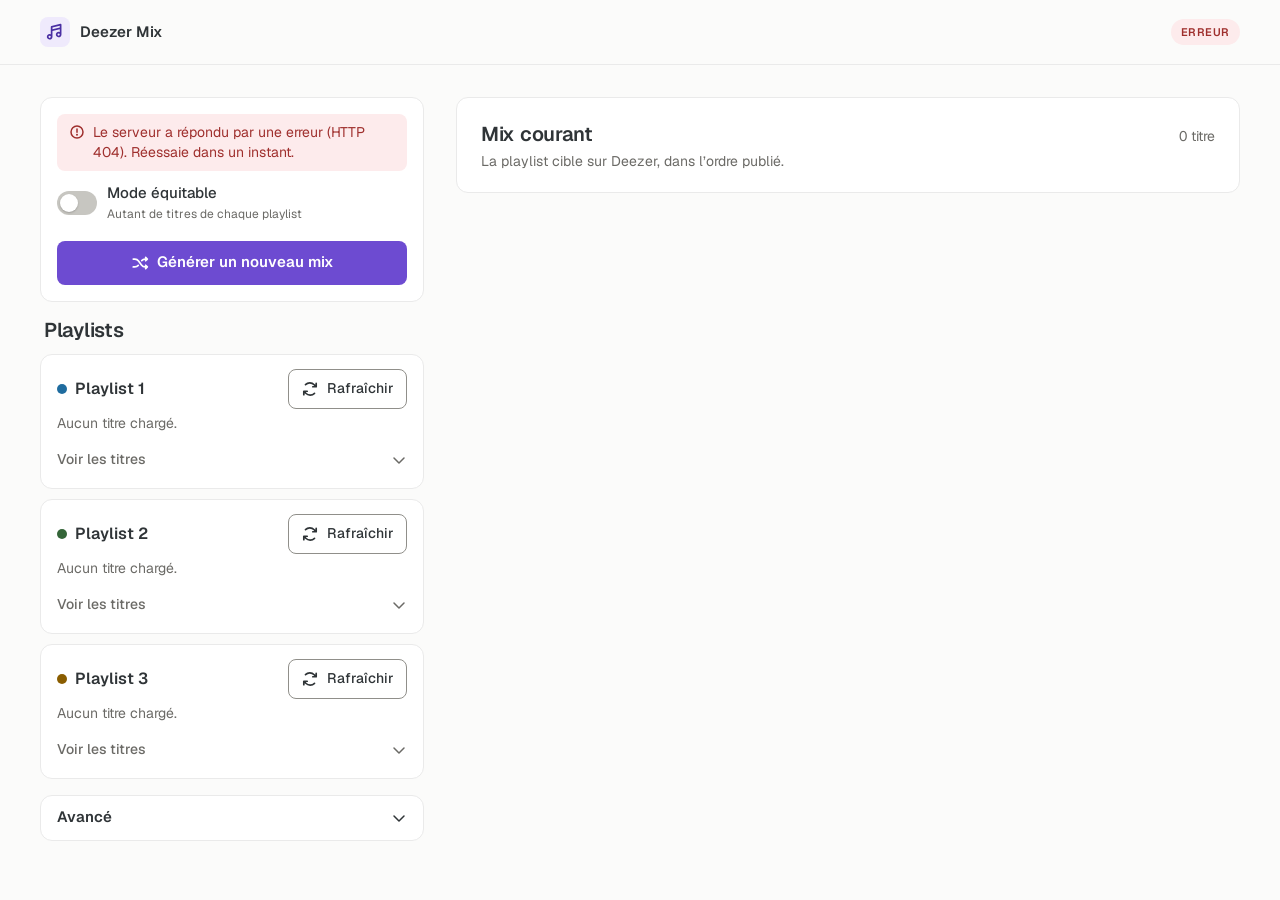
==== commit 3a8026b9: "feat(ui): show the individual playlists before the generated mix On mobile the playlists now come fi" ====
--- a/static/index.html
+++ b/static/index.html
@@ -37,14 +37,7 @@
   </header>
 
   <main id="contenu" class="workspace" tabindex="-1">
-    <section class="mix-panel" aria-labelledby="mix-title">
-      <div class="mix-head">
-        <h1 id="mix-title">Mix courant</h1>
-        <span id="mix-count" class="count">0 titre</span>
-      </div>
-      <p class="hint">La playlist cible sur Deezer, dans l’ordre publié.</p>
-      <ol id="mix-list" class="mix-list" translate="no"></ol>
-    </section>
+    <h1 class="visually-hidden">Deezer Mix</h1>
 
     <section class="playlists" aria-labelledby="playlists-title">
       <h2 id="playlists-title">Playlists</h2>
@@ -91,6 +84,15 @@
       </div>
     </section>
 
+    <section class="mix-panel" aria-labelledby="mix-title">
+      <div class="mix-head">
+        <h2 id="mix-title">Mix courant</h2>
+        <span id="mix-count" class="count">0 titre</span>
+      </div>
+      <p class="hint">La playlist cible sur Deezer, dans l’ordre publié.</p>
+      <ol id="mix-list" class="mix-list" translate="no"></ol>
+    </section>
+
     <details class="advanced">
       <summary>Avancé<svg class="icon caret" aria-hidden="true"><use href="#i-caret"></use></svg></summary>
       <div class="advanced-body">
--- a/static/style.css
+++ b/static/style.css
@@ -153,6 +153,18 @@
   display: none !important;
 }
 
+.visually-hidden {
+  position: absolute;
+  width: 1px;
+  height: 1px;
+  margin: -1px;
+  padding: 0;
+  overflow: hidden;
+  clip-path: inset(50%);
+  white-space: nowrap;
+  border: 0;
+}
+
 .icon {
   flex: none;
   width: 18px;
@@ -296,11 +308,13 @@
   gap: 12px;
 }
 
-.mix-head h1 {
-  font-size: clamp(1.5rem, 1.2rem + 1.2vw, 1.875rem);
+/* Les deux sections (playlists puis mix) ont le meme niveau de titre. */
+.playlists h2,
+.mix-head h2 {
+  font-size: 1.25rem;
   font-weight: 600;
-  letter-spacing: -0.025em;
-  line-height: 1.15;
+  letter-spacing: -0.015em;
+  line-height: 1.2;
 }
 
 .count {
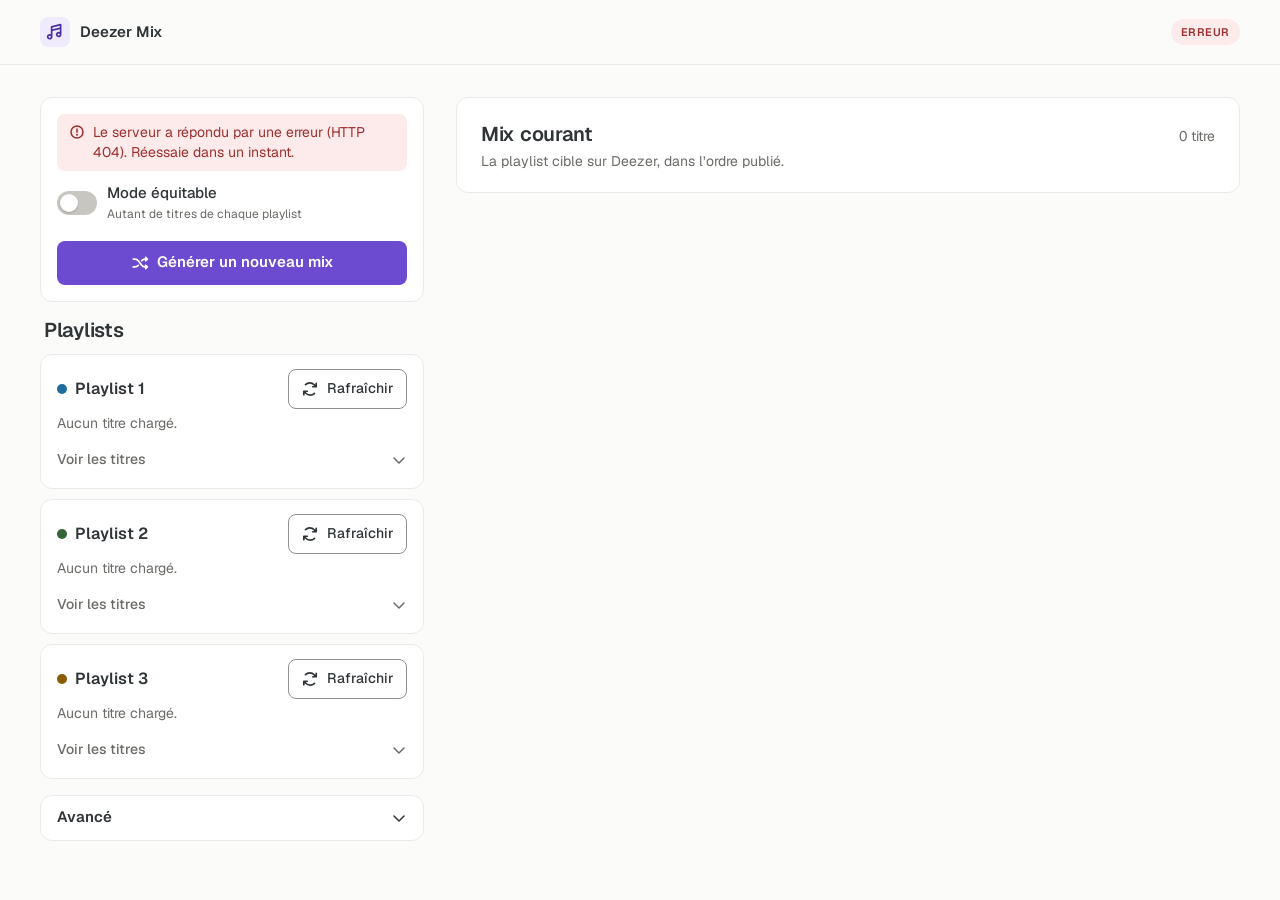
==== commit 2b1903cb: "fix(mix): publish a track shared by several playlists only once A track present in two source playli" ====
--- a/static/index.html
+++ b/static/index.html
@@ -38,6 +38,14 @@
 
   <main id="contenu" class="workspace" tabindex="-1">
     <h1 class="visually-hidden">Deezer Mix</h1>
+
+    <section id="duplicates" class="duplicates" aria-labelledby="duplicates-title" hidden>
+      <h2 id="duplicates-title" class="duplicates-title">
+        <svg class="icon" aria-hidden="true"><use href="#i-warning"></use></svg><span data-role="title">Titres dans plusieurs playlists</span>
+      </h2>
+      <p class="hint" data-role="hint">Ils ne figurent qu’une fois dans le mix.</p>
+      <ul id="duplicate-list" class="duplicate-list" translate="no"></ul>
+    </section>
 
     <section class="playlists" aria-labelledby="playlists-title">
       <h2 id="playlists-title">Playlists</h2>
--- a/static/style.css
+++ b/static/style.css
@@ -429,6 +429,53 @@
   font-weight: 500;
 }
 
+/* ---- Doublons ------------------------------------------------------------- */
+
+.duplicates {
+  display: grid;
+  gap: 4px;
+  padding: 14px 16px 6px;
+  border: 1px solid var(--border);
+  border-radius: var(--radius-panel);
+  background: var(--surface);
+}
+
+.duplicates-title {
+  display: flex;
+  align-items: center;
+  gap: 8px;
+}
+
+.duplicates-title .icon {
+  color: var(--accent);
+}
+
+.duplicate-list {
+  margin: 4px 0 0;
+  padding: 0;
+  list-style: none;
+}
+
+/* Mobile : les pastilles passent sous le titre pour lui laisser la largeur. */
+.duplicate-item {
+  display: grid;
+  gap: 6px;
+  padding: 10px 0;
+  border-top: 1px solid var(--border);
+}
+
+.source-chips {
+  display: flex;
+  flex-wrap: wrap;
+  gap: 4px;
+}
+
+/* Dans le mix, les pastilles s'empilent : la colonne garde la largeur d'une seule. */
+.mix-item .source-chips {
+  flex-direction: column;
+  align-items: flex-end;
+}
+
 /* ---- Playlists ------------------------------------------------------------- */
 
 .playlists {
@@ -771,6 +818,63 @@
   color: var(--success-text);
 }
 
+/* ---- Connexion ------------------------------------------------------------ */
+
+.login {
+  display: grid;
+  justify-items: center;
+  padding: 48px var(--gutter);
+}
+
+.login-card {
+  display: grid;
+  gap: 20px;
+  width: min(100%, 24rem);
+  padding: 24px;
+  border: 1px solid var(--border);
+  border-radius: var(--radius-panel);
+  background: var(--surface);
+}
+
+.login-head {
+  display: grid;
+  gap: 4px;
+}
+
+.login-head h1 {
+  font-size: 1.25rem;
+  font-weight: 600;
+  letter-spacing: -0.01em;
+}
+
+.field {
+  display: grid;
+  gap: 6px;
+}
+
+.field label {
+  font-size: 0.875rem;
+  font-weight: 500;
+}
+
+/* 1rem minimum : en dessous, Safari iOS zoome sur le champ au focus. */
+.text-input {
+  min-height: 44px;
+  padding: 0 12px;
+  border: 1px solid var(--control-border);
+  border-radius: var(--radius-control);
+  background: var(--surface);
+  font-size: 1rem;
+}
+
+.text-input[aria-invalid="true"] {
+  border-color: var(--danger);
+}
+
+.login-card .button {
+  width: 100%;
+}
+
 @media (prefers-reduced-motion: reduce) {
   *,
   *::before,
@@ -795,6 +899,12 @@
 
   .mix-panel {
     padding: 24px 24px 8px;
+  }
+
+  .duplicate-item {
+    grid-template-columns: minmax(0, 1fr) auto;
+    align-items: center;
+    gap: 12px;
   }
 }
 
@@ -823,6 +933,21 @@
     padding-block: 32px 48px;
   }
 
+  /* Le panneau n'ajoute sa ligne que s'il est affiche : une ligne vide garderait
+     l'espacement de la grille en haut de page. */
+  .workspace:has(> .duplicates:not([hidden])) {
+    grid-template-areas:
+      "duplicates duplicates"
+      "controls mix"
+      "playlists mix"
+      "advanced mix";
+    grid-template-rows: auto auto auto 1fr;
+  }
+
+  .duplicates {
+    grid-area: duplicates;
+  }
+
   .controls {
     grid-area: controls;
     position: static;
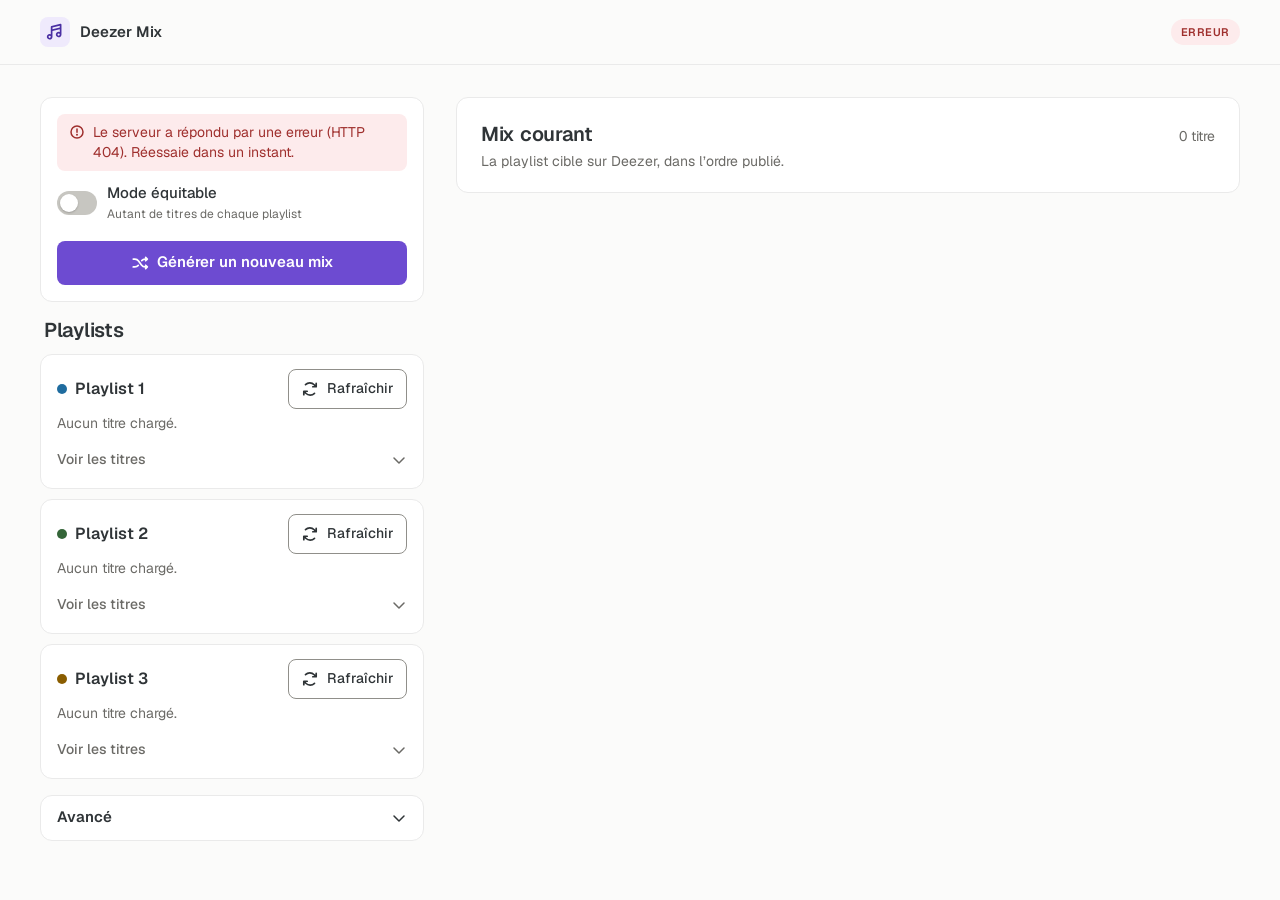
==== commit 79f4f745: "feat: add public interactive demo with mock playlists" ====
--- a/static/index.html
+++ b/static/index.html
@@ -35,6 +35,14 @@
       <span id="sync-badge" class="status-badge" data-state="busy">Chargement…</span>
     </div>
   </header>
+
+  <aside id="demo-banner" class="demo-banner" aria-labelledby="demo-title" hidden>
+    <div>
+      <h2 id="demo-title">Démo interactive</h2>
+      <p class="hint">Trois playlists fictives pour essayer le mix et le mode équitable. Aucune modification sur Deezer.</p>
+    </div>
+    <a class="button button-secondary" href="/login">Se connecter</a>
+  </aside>
 
   <main id="contenu" class="workspace" tabindex="-1">
     <h1 class="visually-hidden">Deezer Mix</h1>
@@ -135,6 +143,7 @@
     </section>
   </main>
 
+  <script src="/static/demo.js" defer></script>
   <script src="/static/app.js" defer></script>
 </body>
 </html>
--- a/static/style.css
+++ b/static/style.css
@@ -989,3 +989,38 @@
     overscroll-behavior: contain;
   }
 }
+
+/* ---- Démonstration -------------------------------------------------------- */
+
+.button:is(a) {
+  text-decoration: none;
+}
+
+.login-demo {
+  display: grid;
+  gap: 12px;
+  padding-top: 20px;
+  border-top: 1px solid var(--border);
+}
+
+.demo-banner {
+  display: flex;
+  flex-wrap: wrap;
+  align-items: center;
+  justify-content: space-between;
+  gap: 12px;
+  width: min(100% - 2 * var(--gutter), 1200px);
+  margin: 20px auto 0;
+  padding: 16px;
+  border: 1px solid var(--border);
+  border-radius: var(--radius-panel);
+  background: var(--accent-soft);
+}
+
+.demo-banner > div {
+  flex: 1 1 20rem;
+}
+
+.demo-banner h2 {
+  margin-bottom: 4px;
+}
